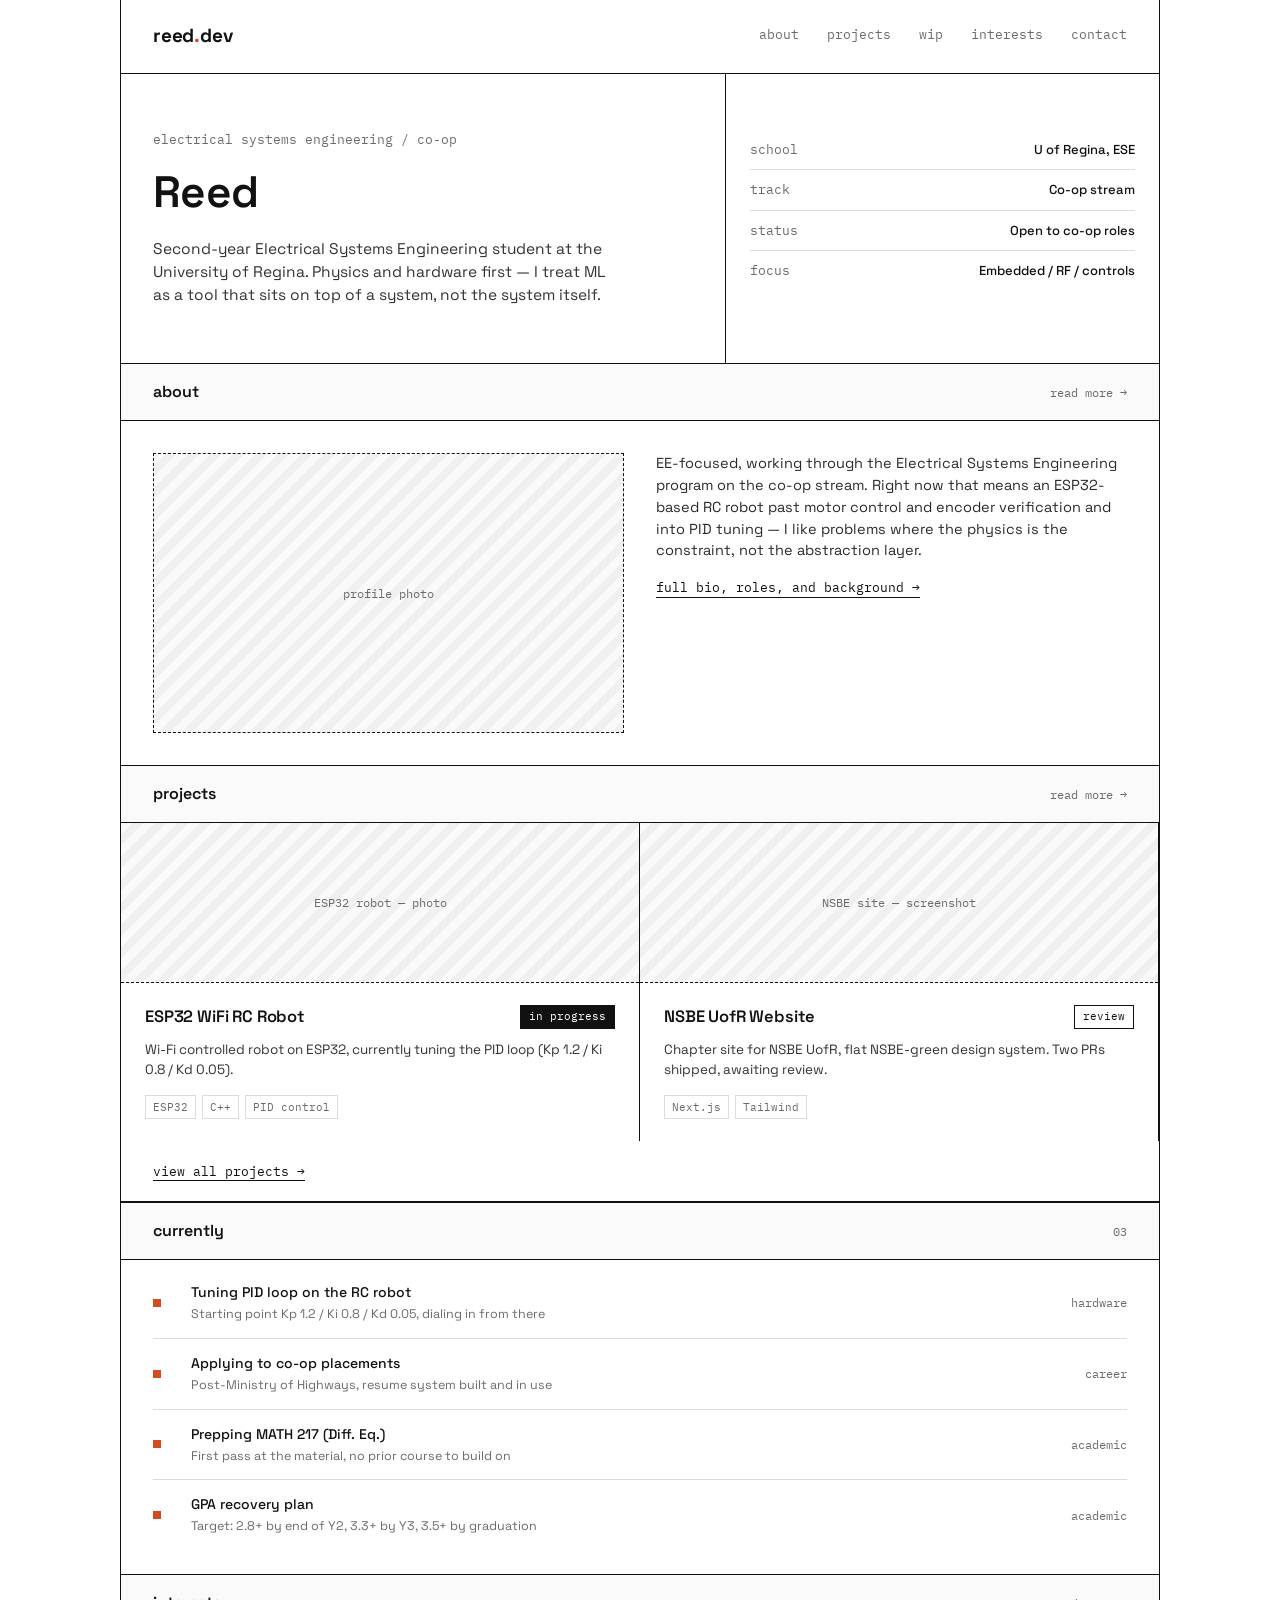
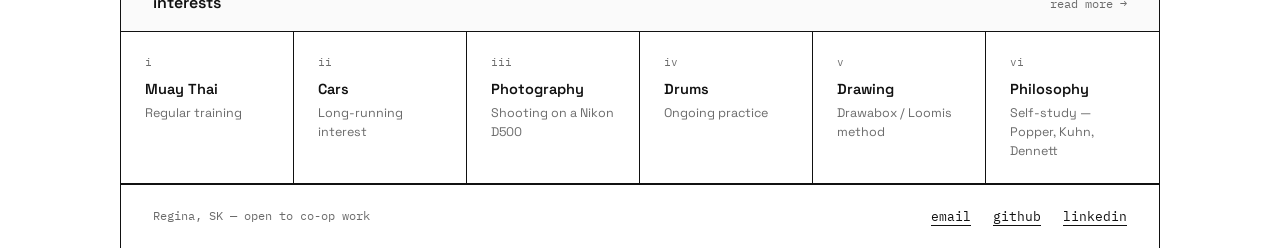
==== index.html @ 37ee03aa "Add files via upload" ====
<!DOCTYPE html>
<html lang="en">
<head>
<meta charset="UTF-8">
<meta name="viewport" content="width=device-width, initial-scale=1.0">
<title>Reed — Electrical Systems Engineering</title>
<link rel="stylesheet" href="styles.css">
</head>
<body>
<div class="wrap">

  <header>
    <div class="brand">reed<span>.</span>dev</div>
    <nav>
      <a href="#about">about</a>
      <a href="#projects">projects</a>
      <a href="#wip">wip</a>
      <a href="#interests">interests</a>
      <a href="#contact">contact</a>
    </nav>
  </header>

  <div class="hero">
    <div class="hero-main">
      <div class="eyebrow mono">electrical systems engineering / co-op</div>
      <h1>Reed</h1>
      <p class="hero-sub">Second-year Electrical Systems Engineering student at the University of Regina. Physics and hardware first — I treat ML as a tool that sits on top of a system, not the system itself.</p>
    </div>
    <div class="hero-status">
      <div>
        <div class="status-row"><span class="k mono">school</span><span class="v">U of Regina, ESE</span></div>
        <div class="status-row"><span class="k mono">track</span><span class="v">Co-op stream</span></div>
        <div class="status-row"><span class="k mono">status</span><span class="v">Open to co-op roles</span></div>
        <div class="status-row"><span class="k mono">focus</span><span class="v">Embedded / RF / controls</span></div>
      </div>
    </div>
  </div>

  <!-- ===== About preview -->
  <section id="about">
    <a class="section-link" href="about.html">
      <div class="section-head">
        <h2>about</h2>
        <span class="count mono">read more →</span>
      </div>
    </a>
    <div class="about-body">
      <div class="about-photo-col">
        <div class="img-placeholder square"><span>profile photo</span></div>
      </div>
      <div>
        <p>EE-focused, working through the Electrical Systems Engineering program on the co-op stream. Right now that means an ESP32-based RC robot past motor control and encoder verification and into PID tuning — I like problems where the physics is the constraint, not the abstraction layer.</p>
        <a class="inline-link mono" href="about.html">full bio, roles, and background →</a>
      </div>
    </div>
  </section>

  <!-- ===== Projects preview -->
  <section id="projects">
    <a class="section-link" href="projects.html">
      <div class="section-head">
        <h2>projects</h2>
        <span class="count mono">read more →</span>
      </div>
    </a>
    <div class="grid-2">
      <a class="card-link" href="projects.html">
        <div class="card">
          <div class="img-placeholder wide"><span>ESP32 robot — photo</span></div>
          <div class="card-body">
            <div class="card-top">
              <h3>ESP32 WiFi RC Robot</h3>
              <span class="pill active">in progress</span>
            </div>
            <p>Wi-Fi controlled robot on ESP32, currently tuning the PID loop (Kp 1.2 / Ki 0.8 / Kd 0.05).</p>
            <div class="stack">
              <span class="chip">ESP32</span>
              <span class="chip">C++</span>
              <span class="chip">PID control</span>
            </div>
          </div>
        </div>
      </a>
      <a class="card-link" href="projects.html">
        <div class="card">
          <div class="img-placeholder wide"><span>NSBE site — screenshot</span></div>
          <div class="card-body">
            <div class="card-top">
              <h3>NSBE UofR Website</h3>
              <span class="pill">review</span>
            </div>
            <p>Chapter site for NSBE UofR, flat NSBE-green design system. Two PRs shipped, awaiting review.</p>
            <div class="stack">
              <span class="chip">Next.js</span>
              <span class="chip">Tailwind</span>
            </div>
          </div>
        </div>
      </a>
    </div>
    <div class="view-all"><a href="projects.html">view all projects →</a></div>
  </section>

  <!-- ===== WIP -->
  <section id="wip">
    <div class="section-head">
      <h2>currently</h2>
      <span class="count mono">03</span>
    </div>
    <div class="wip-list">
      <div class="wip-row">
        <div class="dot"></div>
        <div>
          <div class="wip-title">Tuning PID loop on the RC robot</div>
          <div class="wip-note">Starting point Kp 1.2 / Ki 0.8 / Kd 0.05, dialing in from there</div>
        </div>
        <div class="wip-meta">hardware</div>
      </div>
      <div class="wip-row">
        <div class="dot"></div>
        <div>
          <div class="wip-title">Applying to co-op placements</div>
          <div class="wip-note">Post-Ministry of Highways, resume system built and in use</div>
        </div>
        <div class="wip-meta">career</div>
      </div>
      <div class="wip-row">
        <div class="dot"></div>
        <div>
          <div class="wip-title">Prepping MATH 217 (Diff. Eq.)</div>
          <div class="wip-note">First pass at the material, no prior course to build on</div>
        </div>
        <div class="wip-meta">academic</div>
      </div>
      <div class="wip-row">
        <div class="dot"></div>
        <div>
          <div class="wip-title">GPA recovery plan</div>
          <div class="wip-note">Target: 2.8+ by end of Y2, 3.3+ by Y3, 3.5+ by graduation</div>
        </div>
        <div class="wip-meta">academic</div>
      </div>
    </div>
  </section>

  <!-- ===== Interests -->
  <section id="interests">
    <a class="section-link" href="about.html#interests">
      <div class="section-head">
        <h2>interests</h2>
        <span class="count mono">read more →</span>
      </div>
    </a>
    <div class="interests">
      <div class="interest"><div class="num mono">i</div><h4>Muay Thai</h4><p>Regular training</p></div>
      <div class="interest"><div class="num mono">ii</div><h4>Cars</h4><p>Long-running interest</p></div>
      <div class="interest"><div class="num mono">iii</div><h4>Photography</h4><p>Shooting on a Nikon D500</p></div>
      <div class="interest"><div class="num mono">iv</div><h4>Drums</h4><p>Ongoing practice</p></div>
      <div class="interest"><div class="num mono">v</div><h4>Drawing</h4><p>Drawabox / Loomis method</p></div>
      <div class="interest"><div class="num mono">vi</div><h4>Philosophy</h4><p>Self-study — Popper, Kuhn, Dennett</p></div>
    </div>
  </section>

  <footer id="contact">
    <span class="mono">Regina, SK — open to co-op work</span>
    <div class="foot-links">
      <a href="#">email</a>
      <a href="#">github</a>
      <a href="#">linkedin</a>
    </div>
  </footer>

</div>
</body>
</html>
---- styles.css ----
@import url('https://fonts.googleapis.com/css2?family=Space+Grotesk:wght@400;500;600;700&family=IBM+Plex+Mono:wght@400;500&display=swap');

:root{
  --bg:#ffffff;
  --ink:#111111;
  --line:#111111;
  --line-soft:#dcdcdc;
  --muted:#6b6b6b;
  --panel:#fafafa;
  --accent:#d64b1e;
}

*{box-sizing:border-box; margin:0; padding:0;}

body{
  background:var(--bg);
  color:var(--ink);
  font-family:'Space Grotesk', sans-serif;
  line-height:1.5;
  -webkit-font-smoothing:antialiased;
}

.mono{ font-family:'IBM Plex Mono', monospace; }
a{ color:inherit; text-decoration:none; }

.wrap{
  max-width:1040px;
  margin:0 auto;
  border-left:1px solid var(--line);
  border-right:1px solid var(--line);
  min-height:100vh;
}

/* ===== Header ===== */
header{
  display:flex;
  justify-content:space-between;
  align-items:center;
  padding:22px 32px;
  border-bottom:1px solid var(--line);
  flex-wrap:wrap;
  gap:12px;
}
.brand{ font-weight:700; font-size:19px; letter-spacing:-0.01em; }
.brand span{ color:var(--accent); }
nav{ display:flex; gap:28px; }
nav a{
  font-family:'IBM Plex Mono', monospace;
  font-size:13px;
  color:var(--muted);
  padding-bottom:2px;
  border-bottom:1px solid transparent;
  transition:color .15s ease, border-color .15s ease;
}
nav a:hover{ color:var(--ink); border-color:var(--ink); }
nav a.active{ color:var(--ink); border-color:var(--ink); }

/* ===== Hero ===== */
.hero{
  display:grid;
  grid-template-columns:1.4fr 1fr;
  border-bottom:1px solid var(--line);
}
.hero-main{ padding:56px 32px; border-right:1px solid var(--line); }
.eyebrow{ font-family:'IBM Plex Mono', monospace; font-size:13px; color:var(--muted); margin-bottom:18px; }
h1{ font-size:44px; font-weight:600; line-height:1.15; letter-spacing:-0.015em; max-width:11ch; }
.hero-sub{ margin-top:20px; max-width:46ch; color:#333; font-size:15.5px; }
.hero-status{ padding:56px 24px; display:flex; flex-direction:column; justify-content:space-between; }
.status-row{ display:flex; justify-content:space-between; padding:10px 0; border-bottom:1px solid var(--line-soft); font-size:13px; }
.status-row:last-child{ border-bottom:none; }
.status-row .k{ font-family:'IBM Plex Mono', monospace; color:var(--muted); }
.status-row .v{ font-weight:500; text-align:right; }

/* ===== Page header (non-home pages) ===== */
.page-head{ padding:48px 32px; border-bottom:1px solid var(--line); }
.page-head .eyebrow{ margin-bottom:14px; }
.page-head h1{ font-size:36px; max-width:none; }
.page-head p{ margin-top:14px; max-width:52ch; color:#333; font-size:15px; }

/* ===== Section shell ===== */
section{ border-bottom:1px solid var(--line); }
.section-head{
  display:flex; justify-content:space-between; align-items:baseline;
  padding:16px 32px; border-bottom:1px solid var(--line); background:var(--panel);
}
.section-head h2{ font-size:16px; font-weight:600; }
.section-head .count{ font-family:'IBM Plex Mono', monospace; font-size:12px; color:var(--muted); }

/* ===== Image placeholders ===== */
.img-placeholder{
  border:1px dashed var(--line);
  background:repeating-linear-gradient(135deg, var(--panel), var(--panel) 8px, #f0f0f0 8px, #f0f0f0 16px);
  display:flex;
  align-items:center;
  justify-content:center;
  color:var(--muted);
  font-family:'IBM Plex Mono', monospace;
  font-size:11.5px;
  text-align:center;
  width:100%;
}
.img-placeholder.tall{ aspect-ratio:3/4; }
.img-placeholder.wide{ aspect-ratio:16/9; }
.img-placeholder.square{ aspect-ratio:1/1; }
.img-placeholder span{ padding:0 12px; }

/* ===== About ===== */
.about-body{ padding:32px; display:grid; grid-template-columns:1fr 1fr; gap:32px; }
.about-body p{ font-size:14.5px; color:#2a2a2a; }
.about-body p + p{ margin-top:14px; }
.roles{ display:flex; flex-direction:column; }
.role{ display:flex; justify-content:space-between; padding:12px 0; border-bottom:1px solid var(--line-soft); font-size:13.5px; }
.role:first-child{ padding-top:0; }
.role:last-child{ border-bottom:none; }
.role .org{ font-weight:500; }
.role .tag{ font-family:'IBM Plex Mono', monospace; font-size:11.5px; color:var(--muted); }

.about-photo-col{ display:flex; flex-direction:column; gap:16px; }
.about-photo-col .img-placeholder{ height:280px; }

/* ===== Projects grid ===== */
.grid-2{ display:grid; grid-template-columns:1fr 1fr; }
.card{ border-right:1px solid var(--line); border-bottom:1px solid var(--line); }
.grid-2 .card:nth-child(2n){ border-right:none; }
.grid-2 .card:nth-last-child(-n+2){ border-bottom:none; }
.card .img-placeholder{ height:160px; border-left:none; border-right:none; border-top:none; }
.card-body{ padding:22px 24px; }
.card-top{ display:flex; justify-content:space-between; align-items:flex-start; margin-bottom:10px; }
.card h3{ font-size:16.5px; font-weight:600; letter-spacing:-0.01em; }
.pill{ font-family:'IBM Plex Mono', monospace; font-size:10.5px; padding:3px 8px; border:1px solid var(--line); white-space:nowrap; }
.pill.active{ background:var(--ink); color:var(--bg); border-color:var(--ink); }
.card p{ font-size:13.5px; color:#333; margin:10px 0 14px; }
.stack{ display:flex; flex-wrap:wrap; gap:6px; }
.chip{ font-family:'IBM Plex Mono', monospace; font-size:11px; color:var(--muted); border:1px solid var(--line-soft); padding:3px 7px; }

/* ===== WIP list ===== */
.wip-list{ padding:8px 32px 24px; }
.wip-row{ display:grid; grid-template-columns:22px 1fr auto; align-items:center; gap:16px; padding:14px 0; border-bottom:1px solid var(--line-soft); }
.wip-row:last-child{ border-bottom:none; }
.dot{ width:8px; height:8px; background:var(--accent); align-self:center; }
.wip-title{ font-size:14px; font-weight:500; }
.wip-note{ font-size:12.5px; color:var(--muted); margin-top:2px; }
.wip-meta{ font-family:'IBM Plex Mono', monospace; font-size:11.5px; color:var(--muted); text-align:right; white-space:nowrap; }

/* ===== Interests ===== */
.interests{ display:flex; flex-wrap:wrap; }
.interest{ flex:1 1 160px; padding:22px 24px; border-right:1px solid var(--line); border-bottom:1px solid var(--line); }
.interests .interest:last-child{ border-right:none; }
.interest .num{ font-family:'IBM Plex Mono', monospace; font-size:11px; color:var(--muted); margin-bottom:8px; }
.interest h4{ font-size:14.5px; font-weight:600; margin-bottom:4px; }
.interest p{ font-size:12.5px; color:var(--muted); }

/* ===== Footer ===== */
footer{ display:flex; justify-content:space-between; align-items:center; padding:22px 32px; flex-wrap:wrap; gap:12px; }
footer .mono{ font-size:12px; color:var(--muted); }
.foot-links{ display:flex; gap:22px; }
.foot-links a{ font-family:'IBM Plex Mono', monospace; font-size:12.5px; border-bottom:1px solid var(--line); }

.view-all{ padding:18px 32px; border-bottom:1px solid var(--line); }
.view-all a{ font-family:'IBM Plex Mono', monospace; font-size:13px; border-bottom:1px solid var(--line); }

/* ===== Clickable section headers / cards ===== */
.section-link{ display:block; }
.section-link .section-head{ transition:background .15s ease; cursor:pointer; }
.section-link:hover .section-head{ background:var(--ink); }
.section-link:hover .section-head h2,
.section-link:hover .section-head .count{ color:var(--bg); }

.card-link{ display:block; }
.card-link .card{ transition:box-shadow .15s ease; cursor:pointer; }
.card-link:hover .card{ box-shadow:inset 0 0 0 1px var(--ink); }

.inline-link{ display:inline-block; margin-top:16px; font-size:12.5px; border-bottom:1px solid var(--line); }
.inline-link:hover{ color:var(--accent); border-color:var(--accent); }

@media (max-width:760px){
  .hero{ grid-template-columns:1fr; }
  .hero-main{ border-right:none; border-bottom:1px solid var(--line); }
  .about-body{ grid-template-columns:1fr; }
  .grid-2{ grid-template-columns:1fr; }
  .grid-2 .card{ border-right:none !important; }
  h1{ font-size:34px; max-width:none; }
  nav{ gap:16px; }
}
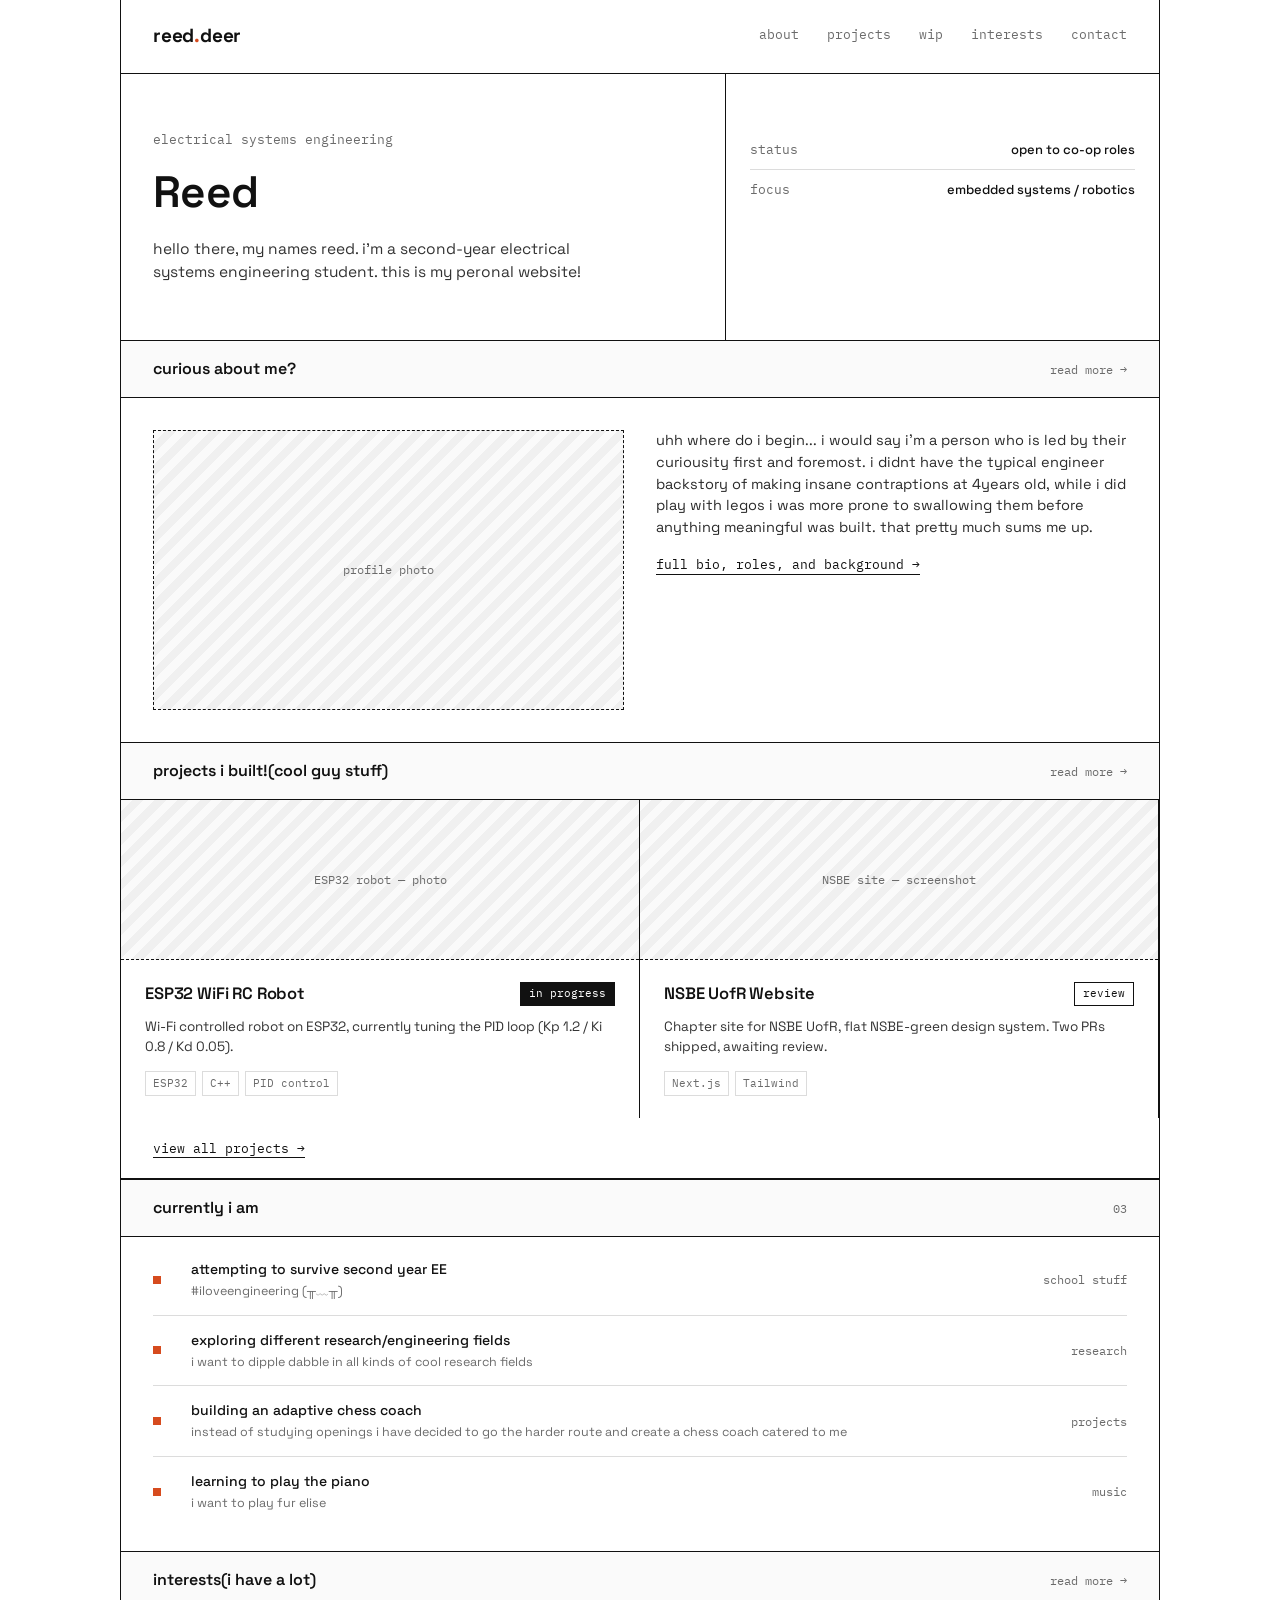
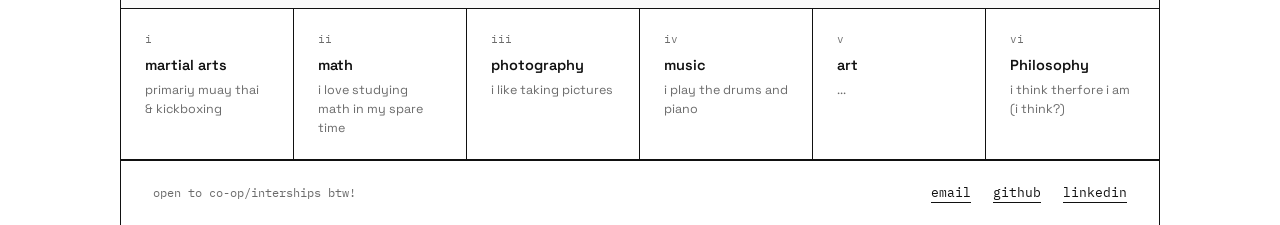
==== commit 66761e94: "this is the new index for the website ." ====
--- a/index.html
+++ b/index.html
@@ -1,175 +1,206 @@
 <!DOCTYPE html>
 <html lang="en">
+
 <head>
-<meta charset="UTF-8">
-<meta name="viewport" content="width=device-width, initial-scale=1.0">
-<title>Reed — Electrical Systems Engineering</title>
-<link rel="stylesheet" href="styles.css">
+  <meta charset="UTF-8">
+  <meta name="viewport" content="width=device-width, initial-scale=1.0">
+  <title>reed — ee</title>
+  <link rel="stylesheet" href="styles.css">
 </head>
+
 <body>
-<div class="wrap">
-
-  <header>
-    <div class="brand">reed<span>.</span>dev</div>
-    <nav>
-      <a href="#about">about</a>
-      <a href="#projects">projects</a>
-      <a href="#wip">wip</a>
-      <a href="#interests">interests</a>
-      <a href="#contact">contact</a>
-    </nav>
-  </header>
-
-  <div class="hero">
-    <div class="hero-main">
-      <div class="eyebrow mono">electrical systems engineering / co-op</div>
-      <h1>Reed</h1>
-      <p class="hero-sub">Second-year Electrical Systems Engineering student at the University of Regina. Physics and hardware first — I treat ML as a tool that sits on top of a system, not the system itself.</p>
+  <div class="wrap">
+
+    <header>
+      <div class="brand">reed<span>.</span>deer</div>
+      <nav>
+        <a href="#about">about</a>
+        <a href="#projects">projects</a>
+        <a href="#wip">wip</a>
+        <a href="#interests">interests</a>
+        <a href="#contact">contact</a>
+      </nav>
+    </header>
+
+    <div class="hero">
+      <div class="hero-main">
+        <div class="eyebrow mono">electrical systems engineering</div>
+        <h1>Reed</h1>
+        <p class="hero-sub">hello there, my names reed. i'm a second-year electrical systems engineering student. this
+          is my peronal website!
+        </p>
+      </div>
+      <div class="hero-status">
+        <div>
+          <div class="status-row"><span class="k mono">status</span><span class="v">open to co-op roles</span></div>
+          <div class="status-row"><span class="k mono">focus</span><span class="v">embedded systems / robotics</span>
+          </div>
+        </div>
+      </div>
     </div>
-    <div class="hero-status">
-      <div>
-        <div class="status-row"><span class="k mono">school</span><span class="v">U of Regina, ESE</span></div>
-        <div class="status-row"><span class="k mono">track</span><span class="v">Co-op stream</span></div>
-        <div class="status-row"><span class="k mono">status</span><span class="v">Open to co-op roles</span></div>
-        <div class="status-row"><span class="k mono">focus</span><span class="v">Embedded / RF / controls</span></div>
-      </div>
-    </div>
+
+    <!-- ===== About preview -->
+    <section id="about">
+      <a class="section-link" href="about.html">
+        <div class="section-head">
+          <h2>curious about me?</h2>
+          <span class="count mono">read more →</span>
+        </div>
+      </a>
+      <div class="about-body">
+        <div class="about-photo-col">
+          <div class="img-placeholder square"><span>profile photo</span></div>
+        </div>
+        <div>
+          <p>uhh where do i begin... i would say i'm a person who is led by their curiousity first and foremost. i didnt
+            have the typical engineer backstory of making insane contraptions at 4years old, while i did play with legos
+            i was more prone to swallowing them before anything meaningful was built. that pretty much sums me up.</p>
+          <a class="inline-link mono" href="about.html">full bio, roles, and background →</a>
+        </div>
+      </div>
+    </section>
+
+    <!-- ===== Projects preview -->
+    <section id="projects">
+      <a class="section-link" href="projects.html">
+        <div class="section-head">
+          <h2>projects i built!(cool guy stuff)</h2>
+          <span class="count mono">read more →</span>
+        </div>
+      </a>
+      <div class="grid-2">
+        <a class="card-link" href="projects.html">
+          <div class="card">
+            <div class="img-placeholder wide"><span>ESP32 robot — photo</span></div>
+            <div class="card-body">
+              <div class="card-top">
+                <h3>ESP32 WiFi RC Robot</h3>
+                <span class="pill active">in progress</span>
+              </div>
+              <p>Wi-Fi controlled robot on ESP32, currently tuning the PID loop (Kp 1.2 / Ki 0.8 / Kd 0.05).</p>
+              <div class="stack">
+                <span class="chip">ESP32</span>
+                <span class="chip">C++</span>
+                <span class="chip">PID control</span>
+              </div>
+            </div>
+          </div>
+        </a>
+        <a class="card-link" href="projects.html">
+          <div class="card">
+            <div class="img-placeholder wide"><span>NSBE site — screenshot</span></div>
+            <div class="card-body">
+              <div class="card-top">
+                <h3>NSBE UofR Website</h3>
+                <span class="pill">review</span>
+              </div>
+              <p>Chapter site for NSBE UofR, flat NSBE-green design system. Two PRs shipped, awaiting review.</p>
+              <div class="stack">
+                <span class="chip">Next.js</span>
+                <span class="chip">Tailwind</span>
+              </div>
+            </div>
+          </div>
+        </a>
+      </div>
+      <div class="view-all"><a href="projects.html">view all projects →</a></div>
+    </section>
+
+    <!-- ===== WIP -->
+    <section id="wip">
+      <div class="section-head">
+        <h2>currently i am</h2>
+        <span class="count mono">03</span>
+      </div>
+      <div class="wip-list">
+        <div class="wip-row">
+          <div class="dot"></div>
+          <div>
+            <div class="wip-title">attempting to survive second year EE</div>
+            <div class="wip-note">#iloveengineering (╥﹏╥)</div>
+          </div>
+          <div class="wip-meta">school stuff</div>
+        </div>
+        <div class="wip-row">
+          <div class="dot"></div>
+          <div>
+            <div class="wip-title">exploring different research/engineering fields</div>
+            <div class="wip-note">i want to dipple dabble in all kinds of cool research fields</div>
+          </div>
+          <div class="wip-meta">research</div>
+        </div>
+        <div class="wip-row">
+          <div class="dot"></div>
+          <div>
+            <div class="wip-title">building an adaptive chess coach </div>
+            <div class="wip-note">instead of studying openings i have decided to go the harder route and create a chess
+              coach catered to me</div>
+          </div>
+          <div class="wip-meta">projects</div>
+        </div>
+        <div class="wip-row">
+          <div class="dot"></div>
+          <div>
+            <div class="wip-title">learning to play the piano</div>
+            <div class="wip-note">i want to play fur elise</div>
+          </div>
+          <div class="wip-meta">music</div>
+        </div>
+      </div>
+    </section>
+
+    <!-- ===== Interests -->
+    <section id="interests">
+      <a class="section-link" href="about.html#interests">
+        <div class="section-head">
+          <h2>interests(i have a lot)</h2>
+          <span class="count mono">read more →</span>
+        </div>
+      </a>
+      <div class="interests">
+        <div class="interest">
+          <div class="num mono">i</div>
+          <h4>martial arts</h4>
+          <p>primariy muay thai & kickboxing</p>
+        </div>
+        <div class="interest">
+          <div class="num mono">ii</div>
+          <h4>math</h4>
+          <p>i love studying math in my spare time</p>
+        </div>
+        <div class="interest">
+          <div class="num mono">iii</div>
+          <h4>photography</h4>
+          <p>i like taking pictures</p>
+        </div>
+        <div class="interest">
+          <div class="num mono">iv</div>
+          <h4>music</h4>
+          <p>i play the drums and piano</p>
+        </div>
+        <div class="interest">
+          <div class="num mono">v</div>
+          <h4>art</h4>
+          <p>...</p>
+        </div>
+        <div class="interest">
+          <div class="num mono">vi</div>
+          <h4>Philosophy</h4>
+          <p>i think therfore i am (i think?)</p>
+        </div>
+      </div>
+    </section>
+
+    <footer id="contact">
+      <span class="mono">open to co-op/interships btw!</span>
+      <div class="foot-links">
+        <a href="#">email</a>
+        <a href="#">github</a>
+        <a href="#">linkedin</a>
+      </div>
+    </footer>
+
   </div>
-
-  <!-- ===== About preview -->
-  <section id="about">
-    <a class="section-link" href="about.html">
-      <div class="section-head">
-        <h2>about</h2>
-        <span class="count mono">read more →</span>
-      </div>
-    </a>
-    <div class="about-body">
-      <div class="about-photo-col">
-        <div class="img-placeholder square"><span>profile photo</span></div>
-      </div>
-      <div>
-        <p>EE-focused, working through the Electrical Systems Engineering program on the co-op stream. Right now that means an ESP32-based RC robot past motor control and encoder verification and into PID tuning — I like problems where the physics is the constraint, not the abstraction layer.</p>
-        <a class="inline-link mono" href="about.html">full bio, roles, and background →</a>
-      </div>
-    </div>
-  </section>
-
-  <!-- ===== Projects preview -->
-  <section id="projects">
-    <a class="section-link" href="projects.html">
-      <div class="section-head">
-        <h2>projects</h2>
-        <span class="count mono">read more →</span>
-      </div>
-    </a>
-    <div class="grid-2">
-      <a class="card-link" href="projects.html">
-        <div class="card">
-          <div class="img-placeholder wide"><span>ESP32 robot — photo</span></div>
-          <div class="card-body">
-            <div class="card-top">
-              <h3>ESP32 WiFi RC Robot</h3>
-              <span class="pill active">in progress</span>
-            </div>
-            <p>Wi-Fi controlled robot on ESP32, currently tuning the PID loop (Kp 1.2 / Ki 0.8 / Kd 0.05).</p>
-            <div class="stack">
-              <span class="chip">ESP32</span>
-              <span class="chip">C++</span>
-              <span class="chip">PID control</span>
-            </div>
-          </div>
-        </div>
-      </a>
-      <a class="card-link" href="projects.html">
-        <div class="card">
-          <div class="img-placeholder wide"><span>NSBE site — screenshot</span></div>
-          <div class="card-body">
-            <div class="card-top">
-              <h3>NSBE UofR Website</h3>
-              <span class="pill">review</span>
-            </div>
-            <p>Chapter site for NSBE UofR, flat NSBE-green design system. Two PRs shipped, awaiting review.</p>
-            <div class="stack">
-              <span class="chip">Next.js</span>
-              <span class="chip">Tailwind</span>
-            </div>
-          </div>
-        </div>
-      </a>
-    </div>
-    <div class="view-all"><a href="projects.html">view all projects →</a></div>
-  </section>
-
-  <!-- ===== WIP -->
-  <section id="wip">
-    <div class="section-head">
-      <h2>currently</h2>
-      <span class="count mono">03</span>
-    </div>
-    <div class="wip-list">
-      <div class="wip-row">
-        <div class="dot"></div>
-        <div>
-          <div class="wip-title">Tuning PID loop on the RC robot</div>
-          <div class="wip-note">Starting point Kp 1.2 / Ki 0.8 / Kd 0.05, dialing in from there</div>
-        </div>
-        <div class="wip-meta">hardware</div>
-      </div>
-      <div class="wip-row">
-        <div class="dot"></div>
-        <div>
-          <div class="wip-title">Applying to co-op placements</div>
-          <div class="wip-note">Post-Ministry of Highways, resume system built and in use</div>
-        </div>
-        <div class="wip-meta">career</div>
-      </div>
-      <div class="wip-row">
-        <div class="dot"></div>
-        <div>
-          <div class="wip-title">Prepping MATH 217 (Diff. Eq.)</div>
-          <div class="wip-note">First pass at the material, no prior course to build on</div>
-        </div>
-        <div class="wip-meta">academic</div>
-      </div>
-      <div class="wip-row">
-        <div class="dot"></div>
-        <div>
-          <div class="wip-title">GPA recovery plan</div>
-          <div class="wip-note">Target: 2.8+ by end of Y2, 3.3+ by Y3, 3.5+ by graduation</div>
-        </div>
-        <div class="wip-meta">academic</div>
-      </div>
-    </div>
-  </section>
-
-  <!-- ===== Interests -->
-  <section id="interests">
-    <a class="section-link" href="about.html#interests">
-      <div class="section-head">
-        <h2>interests</h2>
-        <span class="count mono">read more →</span>
-      </div>
-    </a>
-    <div class="interests">
-      <div class="interest"><div class="num mono">i</div><h4>Muay Thai</h4><p>Regular training</p></div>
-      <div class="interest"><div class="num mono">ii</div><h4>Cars</h4><p>Long-running interest</p></div>
-      <div class="interest"><div class="num mono">iii</div><h4>Photography</h4><p>Shooting on a Nikon D500</p></div>
-      <div class="interest"><div class="num mono">iv</div><h4>Drums</h4><p>Ongoing practice</p></div>
-      <div class="interest"><div class="num mono">v</div><h4>Drawing</h4><p>Drawabox / Loomis method</p></div>
-      <div class="interest"><div class="num mono">vi</div><h4>Philosophy</h4><p>Self-study — Popper, Kuhn, Dennett</p></div>
-    </div>
-  </section>
-
-  <footer id="contact">
-    <span class="mono">Regina, SK — open to co-op work</span>
-    <div class="foot-links">
-      <a href="#">email</a>
-      <a href="#">github</a>
-      <a href="#">linkedin</a>
-    </div>
-  </footer>
-
-</div>
 </body>
-</html>
+
+</html>
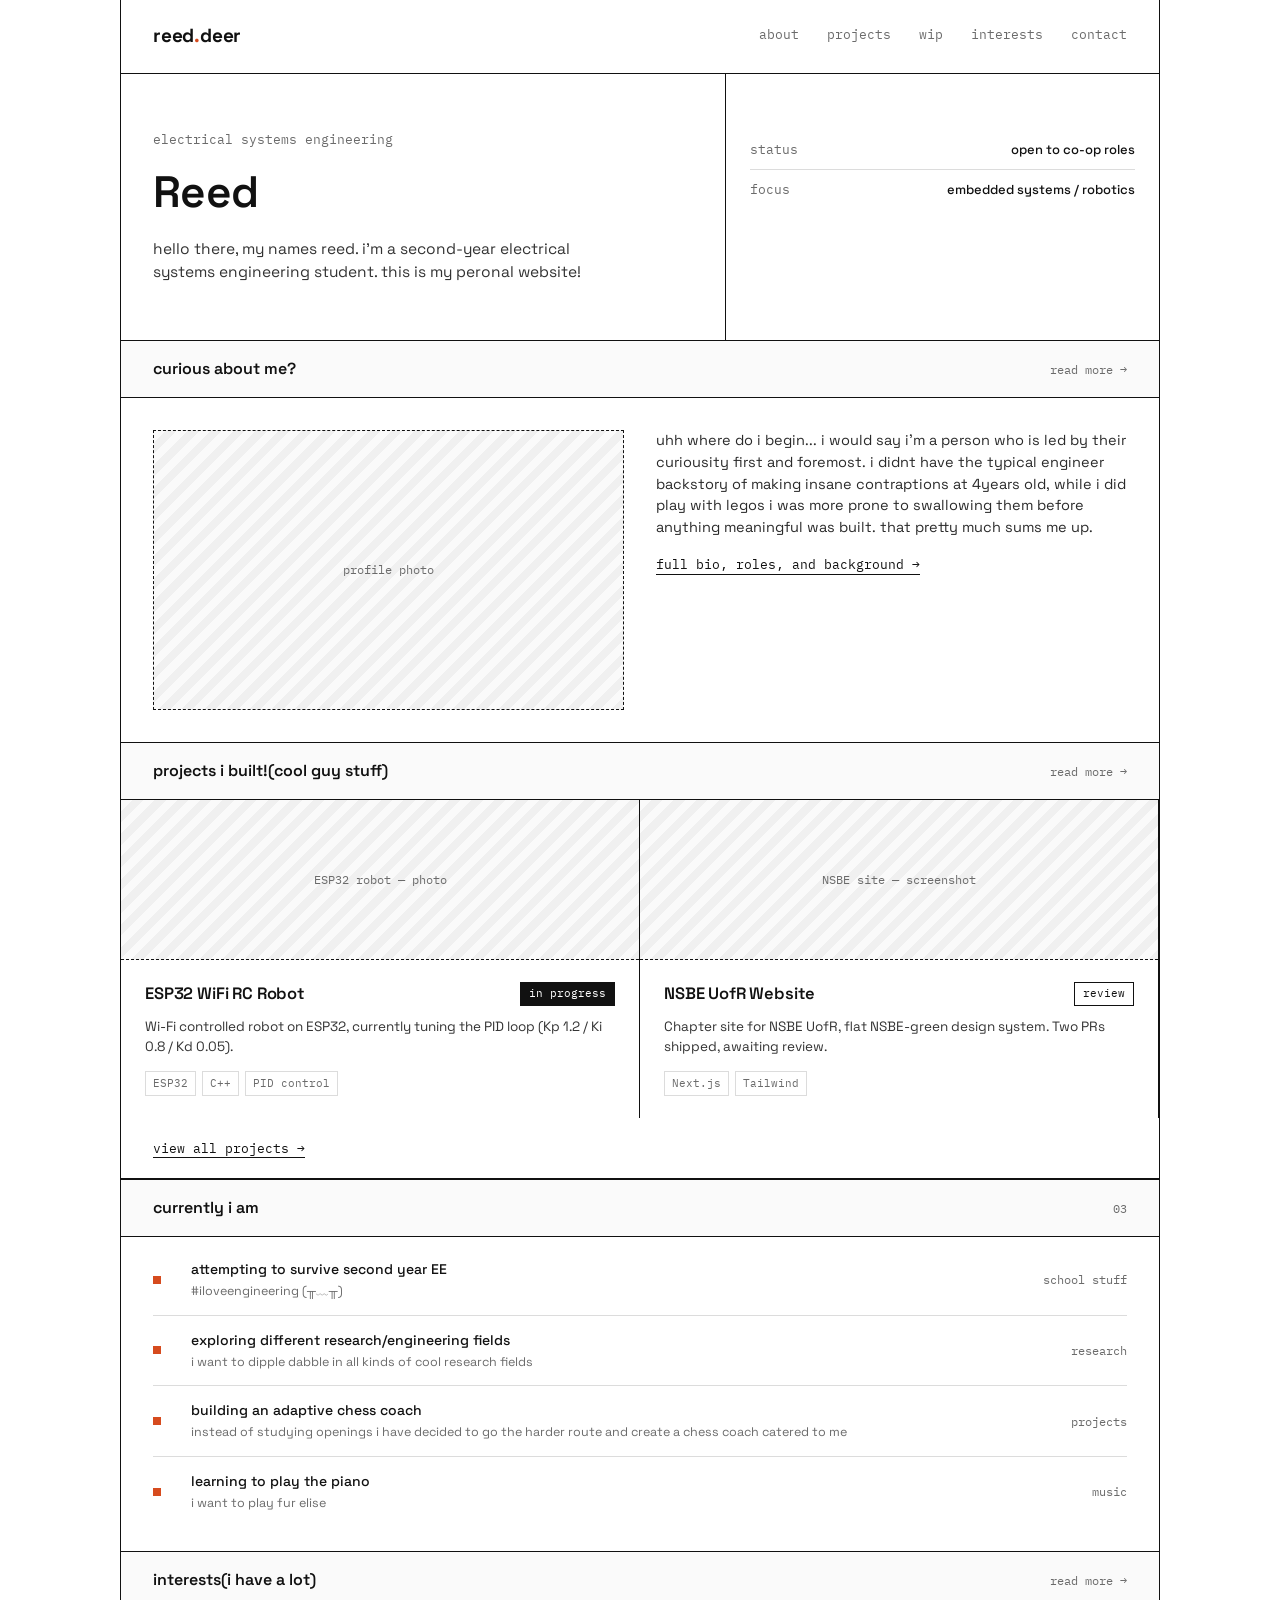
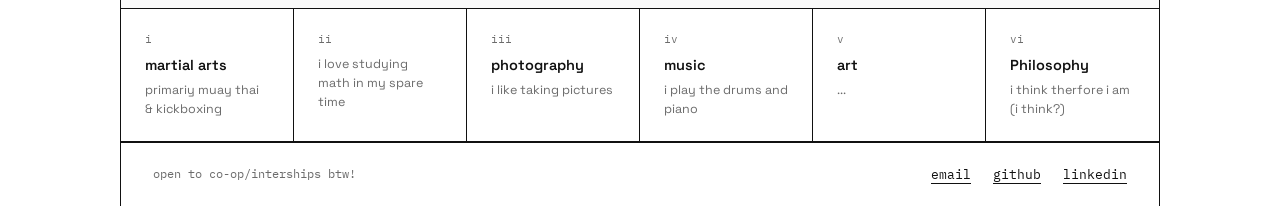
==== commit 05fa6b6b: "Merge branch 'main' of https://github.com/Fareed011/Fareed011.github.io" ====
--- a/index.html
+++ b/index.html
@@ -165,7 +165,7 @@
         </div>
         <div class="interest">
           <div class="num mono">ii</div>
-          <h4>math</h4>
+          <h4> </h4>
           <p>i love studying math in my spare time</p>
         </div>
         <div class="interest">
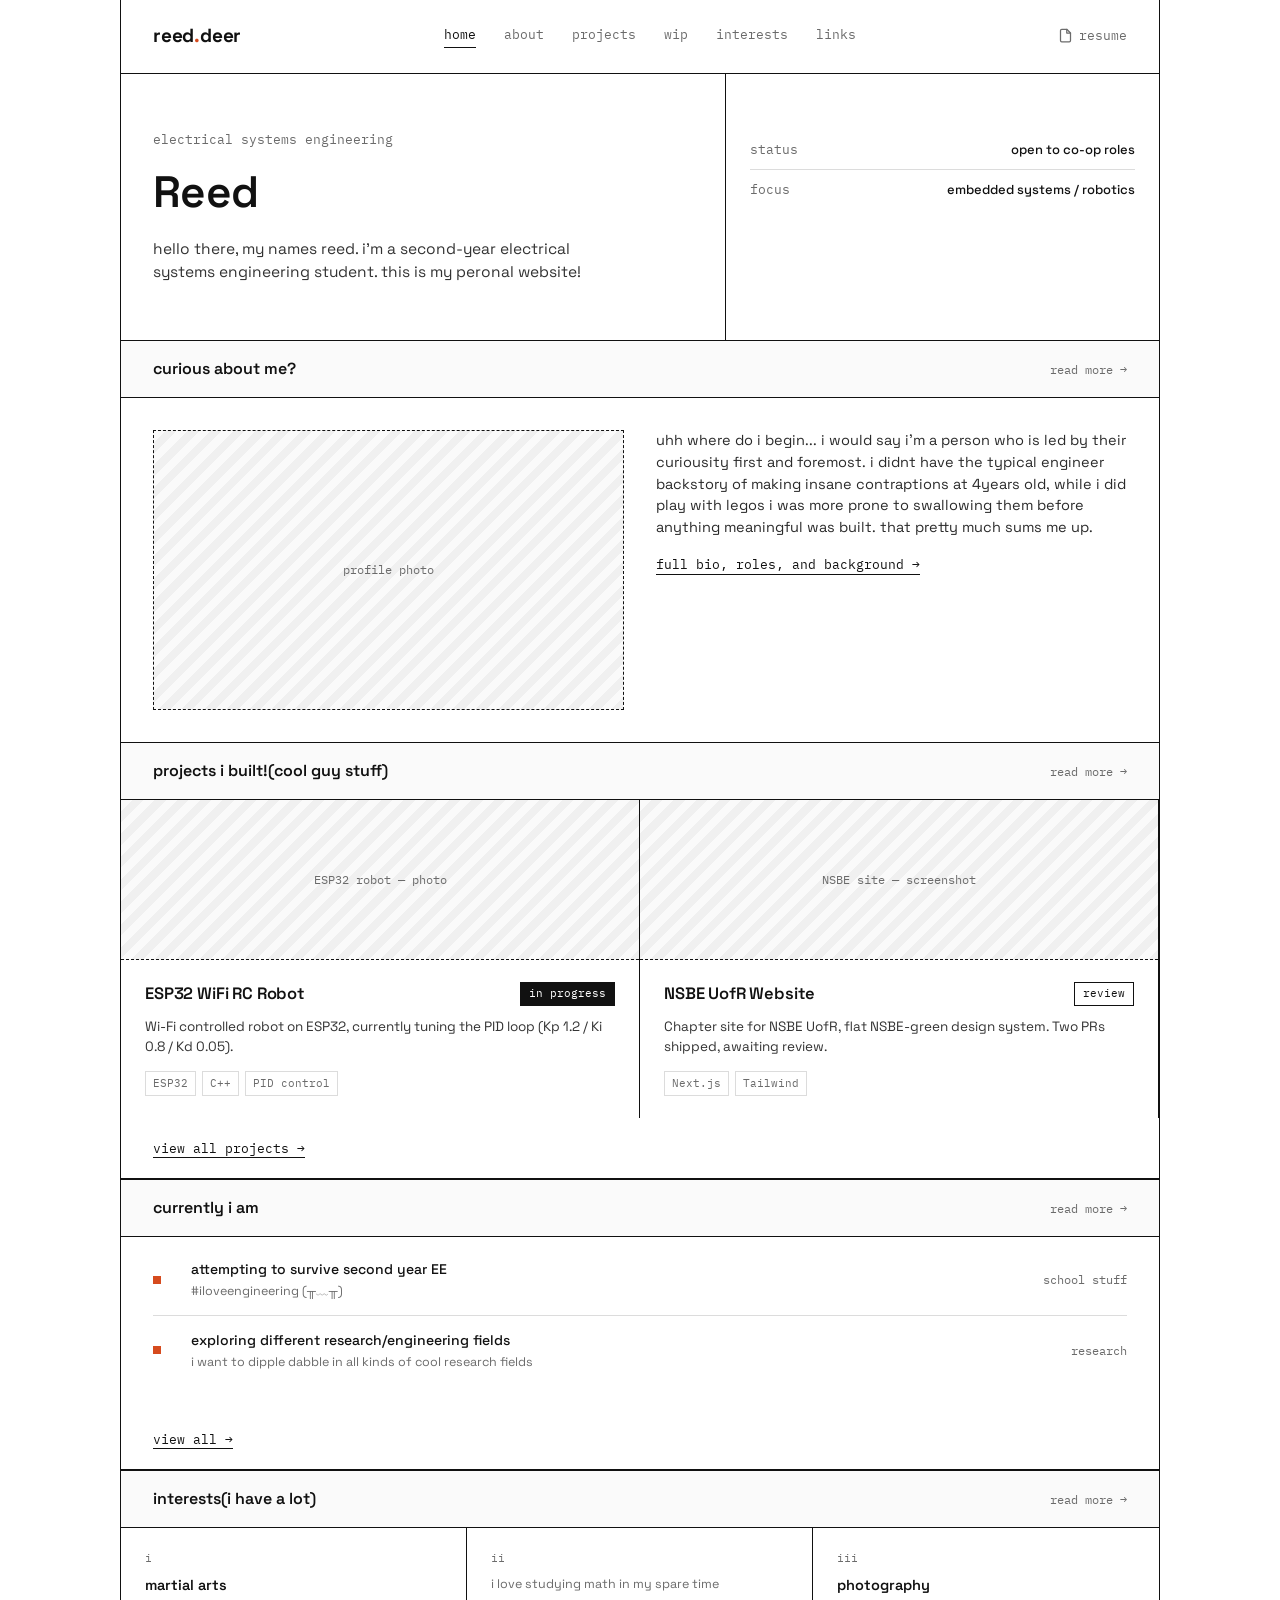
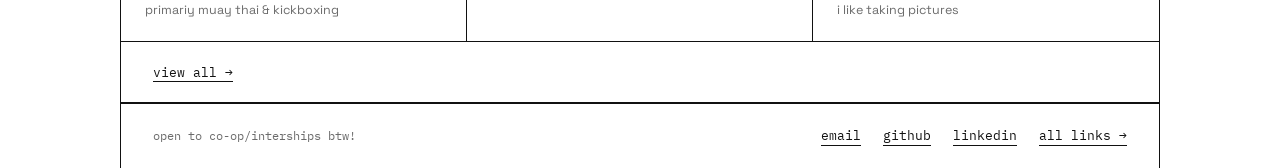
==== commit 360f04a2: "Restructure nav to dedicated pages, fix duplicate, add resume/links" ====
--- a/index.html
+++ b/index.html
@@ -14,12 +14,21 @@
     <header>
       <div class="brand">reed<span>.</span>deer</div>
       <nav>
-        <a href="#about">about</a>
-        <a href="#projects">projects</a>
-        <a href="#wip">wip</a>
-        <a href="#interests">interests</a>
-        <a href="#contact">contact</a>
+        <a href="index.html" class="active">home</a>
+        <a href="about.html">about</a>
+        <a href="projects.html">projects</a>
+        <a href="wip.html">wip</a>
+        <a href="interests.html">interests</a>
+        <a href="links.html">links</a>
       </nav>
+      <a class="resume-link mono" href="resume.pdf" target="_blank" rel="noopener" aria-label="resume">
+        <svg viewBox="0 0 24 24" fill="none" stroke="currentColor" stroke-width="2" stroke-linecap="round"
+          stroke-linejoin="round" aria-hidden="true">
+          <path d="M14 2H6a2 2 0 0 0-2 2v16a2 2 0 0 0 2 2h12a2 2 0 0 0 2-2V8z"></path>
+          <polyline points="14 2 14 8 20 8"></polyline>
+        </svg>
+        resume
+      </a>
     </header>
 
     <div class="hero">
@@ -106,12 +115,14 @@
       <div class="view-all"><a href="projects.html">view all projects →</a></div>
     </section>
 
-    <!-- ===== WIP -->
+    <!-- ===== WIP preview -->
     <section id="wip">
-      <div class="section-head">
-        <h2>currently i am</h2>
-        <span class="count mono">03</span>
-      </div>
+      <a class="section-link" href="wip.html">
+        <div class="section-head">
+          <h2>currently i am</h2>
+          <span class="count mono">read more →</span>
+        </div>
+      </a>
       <div class="wip-list">
         <div class="wip-row">
           <div class="dot"></div>
@@ -129,29 +140,13 @@
           </div>
           <div class="wip-meta">research</div>
         </div>
-        <div class="wip-row">
-          <div class="dot"></div>
-          <div>
-            <div class="wip-title">building an adaptive chess coach </div>
-            <div class="wip-note">instead of studying openings i have decided to go the harder route and create a chess
-              coach catered to me</div>
-          </div>
-          <div class="wip-meta">projects</div>
-        </div>
-        <div class="wip-row">
-          <div class="dot"></div>
-          <div>
-            <div class="wip-title">learning to play the piano</div>
-            <div class="wip-note">i want to play fur elise</div>
-          </div>
-          <div class="wip-meta">music</div>
-        </div>
       </div>
+      <div class="view-all"><a href="wip.html">view all →</a></div>
     </section>
 
-    <!-- ===== Interests -->
+    <!-- ===== Interests preview -->
     <section id="interests">
-      <a class="section-link" href="about.html#interests">
+      <a class="section-link" href="interests.html">
         <div class="section-head">
           <h2>interests(i have a lot)</h2>
           <span class="count mono">read more →</span>
@@ -173,22 +168,8 @@
           <h4>photography</h4>
           <p>i like taking pictures</p>
         </div>
-        <div class="interest">
-          <div class="num mono">iv</div>
-          <h4>music</h4>
-          <p>i play the drums and piano</p>
-        </div>
-        <div class="interest">
-          <div class="num mono">v</div>
-          <h4>art</h4>
-          <p>...</p>
-        </div>
-        <div class="interest">
-          <div class="num mono">vi</div>
-          <h4>Philosophy</h4>
-          <p>i think therfore i am (i think?)</p>
-        </div>
       </div>
+      <div class="view-all"><a href="interests.html">view all →</a></div>
     </section>
 
     <footer id="contact">
@@ -197,6 +178,7 @@
         <a href="#">email</a>
         <a href="#">github</a>
         <a href="#">linkedin</a>
+        <a href="links.html">all links →</a>
       </div>
     </footer>
 
--- a/styles.css
+++ b/styles.css
@@ -173,6 +173,40 @@
 .inline-link{ display:inline-block; margin-top:16px; font-size:12.5px; border-bottom:1px solid var(--line); }
 .inline-link:hover{ color:var(--accent); border-color:var(--accent); }
 
+/* ===== Resume icon link ===== */
+.resume-link{
+  display:flex; align-items:center; gap:6px;
+  font-family:'IBM Plex Mono', monospace;
+  font-size:13px; color:var(--muted);
+  border-bottom:1px solid transparent;
+  transition:color .15s ease, border-color .15s ease;
+}
+.resume-link:hover{ color:var(--ink); border-color:var(--ink); }
+.resume-link svg{ width:15px; height:15px; flex-shrink:0; }
+
+/* ===== Roles (in-depth) ===== */
+.role{ display:flex; flex-direction:column; gap:8px; padding:16px 0; border-bottom:1px solid var(--line-soft); font-size:13.5px; }
+.role:first-child{ padding-top:0; }
+.role:last-child{ border-bottom:none; }
+.role-top{ display:flex; justify-content:space-between; align-items:baseline; gap:12px; flex-wrap:wrap; }
+.role-desc{ font-size:13px; color:#333; line-height:1.55; }
+
+/* ===== Homepage teaser text (wip / interests summaries) ===== */
+.teaser-text{ padding:0 32px 22px; font-size:14px; color:#333; max-width:60ch; }
+
+/* ===== Links page ===== */
+.links-grid{ display:flex; flex-wrap:wrap; }
+.link-card{
+  flex:1 1 220px; padding:28px 24px;
+  border-right:1px solid var(--line); border-bottom:1px solid var(--line);
+  display:flex; flex-direction:column; gap:8px;
+  transition:background .15s ease;
+}
+.links-grid .link-card:last-child{ border-right:none; }
+.link-card:hover{ background:var(--panel); }
+.link-label{ font-size:12px; color:var(--muted); }
+.link-value{ font-size:15px; font-weight:500; }
+
 @media (max-width:760px){
   .hero{ grid-template-columns:1fr; }
   .hero-main{ border-right:none; border-bottom:1px solid var(--line); }
